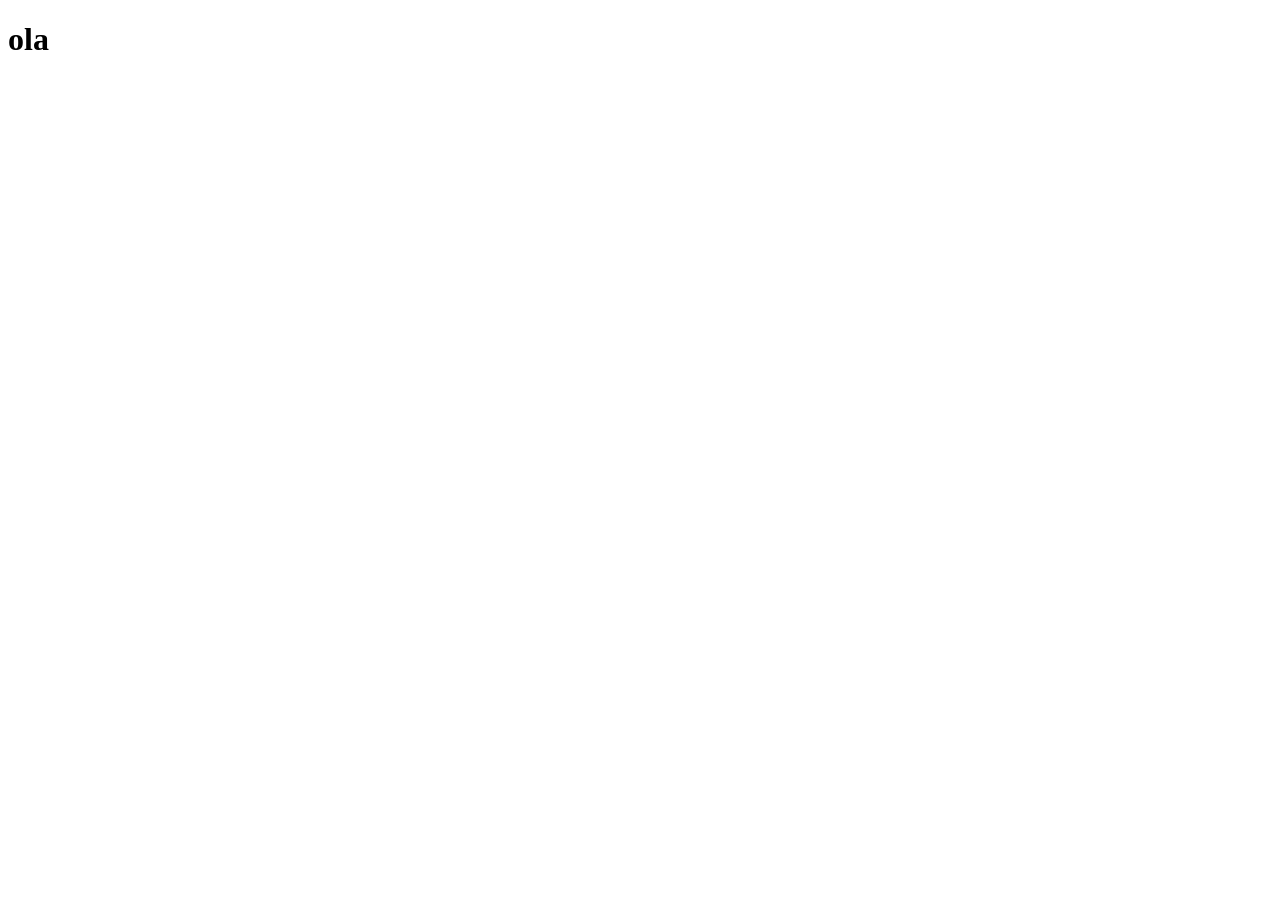
==== index.html @ f9c8c0fd "index" ====
<!doctype html>
<html lang="en">
  <head>
    <meta charset="UTF-8" />
    <meta name="viewport" content="width=device-width, initial-scale=1.0" />
    <title>ola</title>
  </head>
  <body>
    <h1>ola</h1>
  </body>
</html>
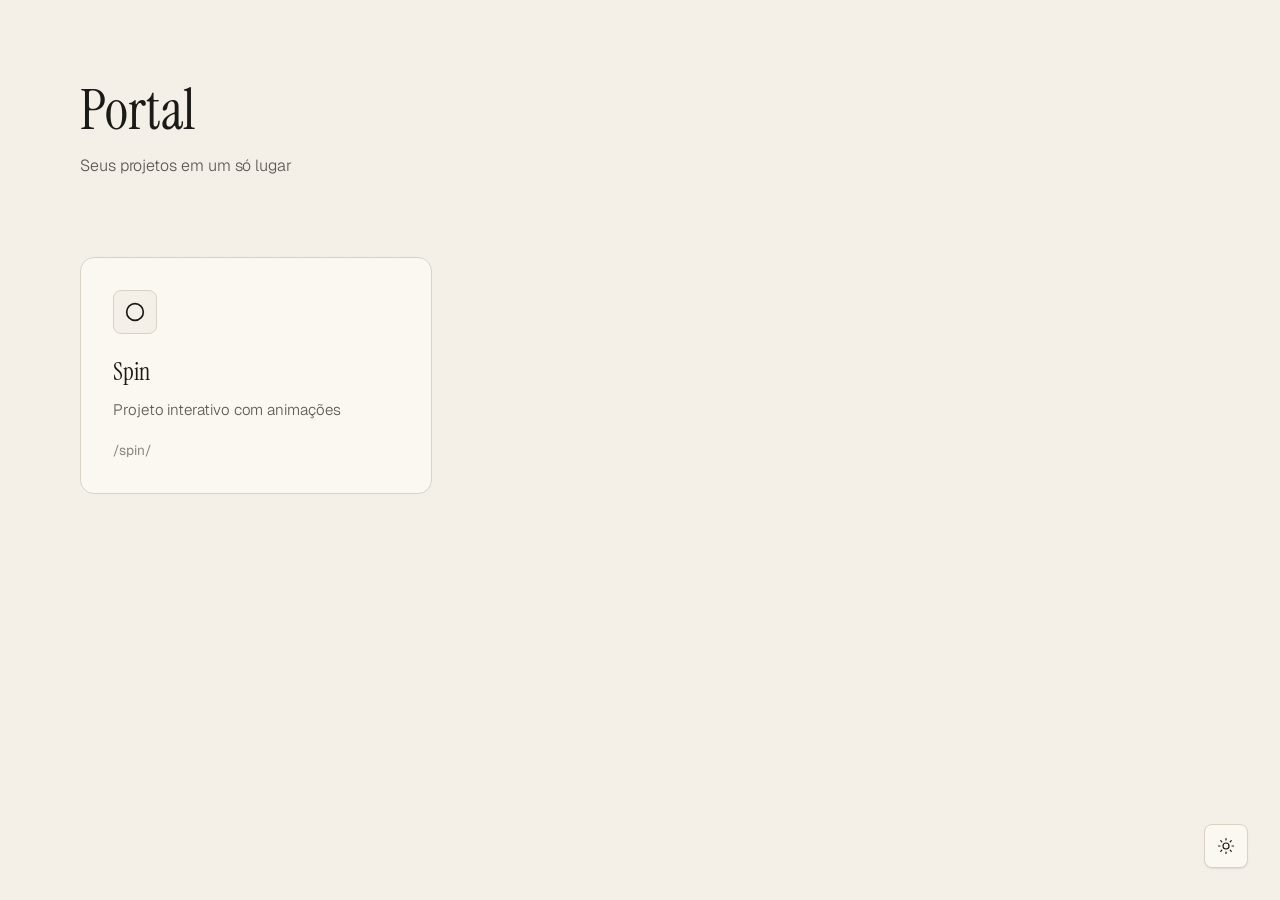
==== commit a7e5e053: "movendo arquivos" ====
--- a/index.html
+++ b/index.html
@@ -1,11 +1,31 @@
-<!doctype html>
-<html lang="en">
-  <head>
-    <meta charset="UTF-8" />
-    <meta name="viewport" content="width=device-width, initial-scale=1.0" />
-    <title>ola</title>
-  </head>
-  <body>
-    <h1>ola</h1>
-  </body>
+<!DOCTYPE html>
+<html lang="pt-BR">
+<head>
+    <meta charset="UTF-8">
+    <meta name="viewport" content="width=device-width, initial-scale=1.0">
+    <title>Portal</title>
+    <link rel="preconnect" href="https://fonts.googleapis.com" />
+    <link rel="preconnect" href="https://fonts.gstatic.com" crossorigin />
+    <link rel="stylesheet" href="https://fonts.googleapis.com/css2?family=Instrument+Serif:ital@0;1&family=Geist:wght@300;400;500;600&display=swap" />
+    <link rel="stylesheet" href="./styles.css">
+</head>
+<body data-theme="light">
+    <div class="wrapper">
+        <header class="header">
+            <h1 class="header-title">Portal</h1>
+            <p class="header-sub">Seus projetos em um só lugar</p>
+        </header>
+
+        <main class="projects-grid" id="projectsGrid">
+            <!-- Cards serão inseridos aqui dinamicamente -->
+        </main>
+    </div>
+
+    <button class="theme-toggle" id="themeToggle" aria-label="Alternar tema">
+        <svg class="ic-sun" viewBox="0 0 24 24" width="18" height="18" fill="none" stroke="currentColor" stroke-width="1.6" stroke-linecap="round"><circle cx="12" cy="12" r="4"/><path d="M12 2v2M12 20v2M4.93 4.93l1.41 1.41M17.66 17.66l1.41 1.41M2 12h2M20 12h2M4.93 19.07l1.41-1.41M17.66 6.34l1.41-1.41"/></svg>
+        <svg class="ic-moon" viewBox="0 0 24 24" width="18" height="18" fill="none" stroke="currentColor" stroke-width="1.6" stroke-linecap="round" stroke-linejoin="round"><path d="M21 12.8A9 9 0 1 1 11.2 3a7 7 0 0 0 9.8 9.8z"/></svg>
+    </button>
+
+    <script src="./app.js"></script>
+</body>
 </html>
--- a/styles.css
+++ b/styles.css
@@ -0,0 +1,294 @@
+/* ===========================================
+   PORTAL — Página inicial
+   Inspirado em: Spin design system
+   Type: Instrument Serif (display) + Geist (UI)
+   =========================================== */
+
+:root {
+  /* light theme */
+  --bg: #f4efe7;
+  --bg-elev: #fbf8f2;
+  --bg-sunken: #ece6db;
+  --ink: #1c1a17;
+  --ink-soft: #5a5750;
+  --ink-mute: #8a857c;
+  --line: #d9d2c4;
+  --line-soft: #e6e0d3;
+  --accent: #1c1a17;
+  --accent-ink: #fbf8f2;
+
+  --shadow-sm: 0 1px 2px rgba(28,26,23,.06), 0 1px 1px rgba(28,26,23,.04);
+  --shadow-md: 0 4px 14px rgba(28,26,23,.08), 0 1px 3px rgba(28,26,23,.06);
+  --shadow-lg: 0 24px 60px rgba(28,26,23,.18), 0 6px 18px rgba(28,26,23,.08);
+
+  --radius-sm: 8px;
+  --radius-md: 14px;
+
+  --font-display: "Instrument Serif", "Times New Roman", serif;
+  --font-ui: "Geist", -apple-system, BlinkMacSystemFont, system-ui, sans-serif;
+}
+
+[data-theme="dark"] {
+  --bg: #161412;
+  --bg-elev: #1f1c19;
+  --bg-sunken: #100e0c;
+  --ink: #f3ede1;
+  --ink-soft: #b8b1a3;
+  --ink-mute: #7c766c;
+  --line: #2c2823;
+  --line-soft: #221f1c;
+  --accent: #f3ede1;
+  --accent-ink: #161412;
+
+  --shadow-sm: 0 1px 2px rgba(0,0,0,.4);
+  --shadow-md: 0 4px 14px rgba(0,0,0,.5), 0 1px 3px rgba(0,0,0,.3);
+  --shadow-lg: 0 24px 60px rgba(0,0,0,.55), 0 6px 18px rgba(0,0,0,.35);
+}
+
+* { box-sizing: border-box; }
+[hidden] { display: none !important; }
+html, body { margin: 0; padding: 0; }
+html, body { height: 100%; }
+
+body {
+  background: var(--bg);
+  color: var(--ink);
+  font-family: var(--font-ui);
+  font-size: 15px;
+  line-height: 1.45;
+  -webkit-font-smoothing: antialiased;
+  -moz-osx-font-smoothing: grayscale;
+  overflow-x: hidden;
+  letter-spacing: -0.005em;
+}
+
+/* subtle paper grain */
+body::before {
+  content: "";
+  position: fixed;
+  inset: 0;
+  pointer-events: none;
+  z-index: 0;
+  background-image: radial-gradient(rgba(0,0,0,.02) 1px, transparent 1px);
+  background-size: 3px 3px;
+  mix-blend-mode: multiply;
+  opacity: .6;
+}
+[data-theme="dark"] body::before { mix-blend-mode: screen; opacity: .35; }
+
+.wrapper {
+  position: relative;
+  z-index: 1;
+  max-width: 1200px;
+  margin: 0 auto;
+  padding: 80px 40px;
+}
+
+/* HEADER */
+.header {
+  margin-bottom: 80px;
+  animation: fadeIn 0.6s ease-out;
+}
+
+.header-title {
+  font-family: var(--font-display);
+  font-size: 3.5rem;
+  font-weight: 400;
+  margin: 0 0 12px 0;
+  color: var(--ink);
+  line-height: 1.1;
+}
+
+.header-sub {
+  font-size: 1rem;
+  color: var(--ink-soft);
+  margin: 0;
+  font-weight: 300;
+}
+
+/* PROJECTS GRID */
+.projects-grid {
+  display: grid;
+  grid-template-columns: repeat(auto-fill, minmax(320px, 1fr));
+  gap: 32px;
+  animation: fadeIn 0.8s ease-out 0.1s backwards;
+}
+
+/* PROJECT CARD */
+.project-card {
+  display: block;
+  padding: 32px;
+  background: var(--bg-elev);
+  border: 1px solid var(--line);
+  border-radius: var(--radius-md);
+  text-decoration: none;
+  color: inherit;
+  transition: all 0.3s cubic-bezier(0.33, 0.66, 0.66, 1);
+  cursor: pointer;
+  position: relative;
+  overflow: hidden;
+}
+
+.project-card::before {
+  content: "";
+  position: absolute;
+  inset: 0;
+  background: var(--bg-sunken);
+  opacity: 0;
+  transition: opacity 0.3s ease;
+}
+
+.project-card:hover {
+  border-color: var(--ink-soft);
+  box-shadow: var(--shadow-md);
+  transform: translateY(-2px);
+}
+
+.project-card:hover::before {
+  opacity: 0.5;
+}
+
+.card-content {
+  position: relative;
+  z-index: 1;
+}
+
+.card-icon {
+  display: inline-flex;
+  align-items: center;
+  justify-content: center;
+  width: 44px;
+  height: 44px;
+  background: var(--bg);
+  border: 1px solid var(--line);
+  border-radius: var(--radius-sm);
+  margin-bottom: 24px;
+  color: var(--ink);
+  flex-shrink: 0;
+}
+
+.card-icon svg {
+  width: 20px;
+  height: 20px;
+}
+
+.card-title {
+  font-family: var(--font-display);
+  font-size: 1.5rem;
+  font-weight: 400;
+  margin: 0 0 12px 0;
+  color: var(--ink);
+  line-height: 1.2;
+}
+
+.card-description {
+  font-size: 0.95rem;
+  color: var(--ink-soft);
+  margin: 0 0 20px 0;
+  line-height: 1.5;
+  font-weight: 300;
+}
+
+.card-meta {
+  font-size: 0.85rem;
+  color: var(--ink-mute);
+  font-family: var(--font-ui);
+}
+
+/* THEME TOGGLE */
+.theme-toggle {
+  position: fixed;
+  bottom: 32px;
+  right: 32px;
+  width: 44px;
+  height: 44px;
+  border: 1px solid var(--line);
+  border-radius: var(--radius-sm);
+  background: var(--bg-elev);
+  color: var(--ink);
+  display: flex;
+  align-items: center;
+  justify-content: center;
+  cursor: pointer;
+  transition: all 0.3s ease;
+  z-index: 10;
+  padding: 0;
+  box-shadow: var(--shadow-sm);
+}
+
+.theme-toggle:hover {
+  border-color: var(--ink-soft);
+  box-shadow: var(--shadow-md);
+  background: var(--bg);
+}
+
+.theme-toggle svg {
+  position: absolute;
+  transition: opacity 0.3s ease, transform 0.3s ease;
+}
+
+.ic-sun {
+  opacity: 1;
+  transform: scale(1) rotate(0deg);
+}
+
+.ic-moon {
+  opacity: 0;
+  transform: scale(0.8) rotate(-90deg);
+}
+
+[data-theme="dark"] .ic-sun {
+  opacity: 0;
+  transform: scale(0.8) rotate(90deg);
+}
+
+[data-theme="dark"] .ic-moon {
+  opacity: 1;
+  transform: scale(1) rotate(0deg);
+}
+
+/* ANIMATIONS */
+@keyframes fadeIn {
+  from {
+    opacity: 0;
+    transform: translateY(20px);
+  }
+  to {
+    opacity: 1;
+    transform: translateY(0);
+  }
+}
+
+.project-card:nth-child(1) { animation: fadeIn 0.5s ease-out 0.1s backwards; }
+.project-card:nth-child(2) { animation: fadeIn 0.5s ease-out 0.15s backwards; }
+.project-card:nth-child(3) { animation: fadeIn 0.5s ease-out 0.2s backwards; }
+.project-card:nth-child(4) { animation: fadeIn 0.5s ease-out 0.25s backwards; }
+.project-card:nth-child(5) { animation: fadeIn 0.5s ease-out 0.3s backwards; }
+.project-card:nth-child(6) { animation: fadeIn 0.5s ease-out 0.35s backwards; }
+
+/* RESPONSIVE */
+@media (max-width: 768px) {
+  .wrapper {
+    padding: 60px 24px;
+  }
+
+  .header {
+    margin-bottom: 60px;
+  }
+
+  .header-title {
+    font-size: 2.5rem;
+  }
+
+  .projects-grid {
+    grid-template-columns: 1fr;
+    gap: 24px;
+  }
+
+  .theme-toggle {
+    bottom: 24px;
+    right: 24px;
+    width: 40px;
+    height: 40px;
+  }
+}
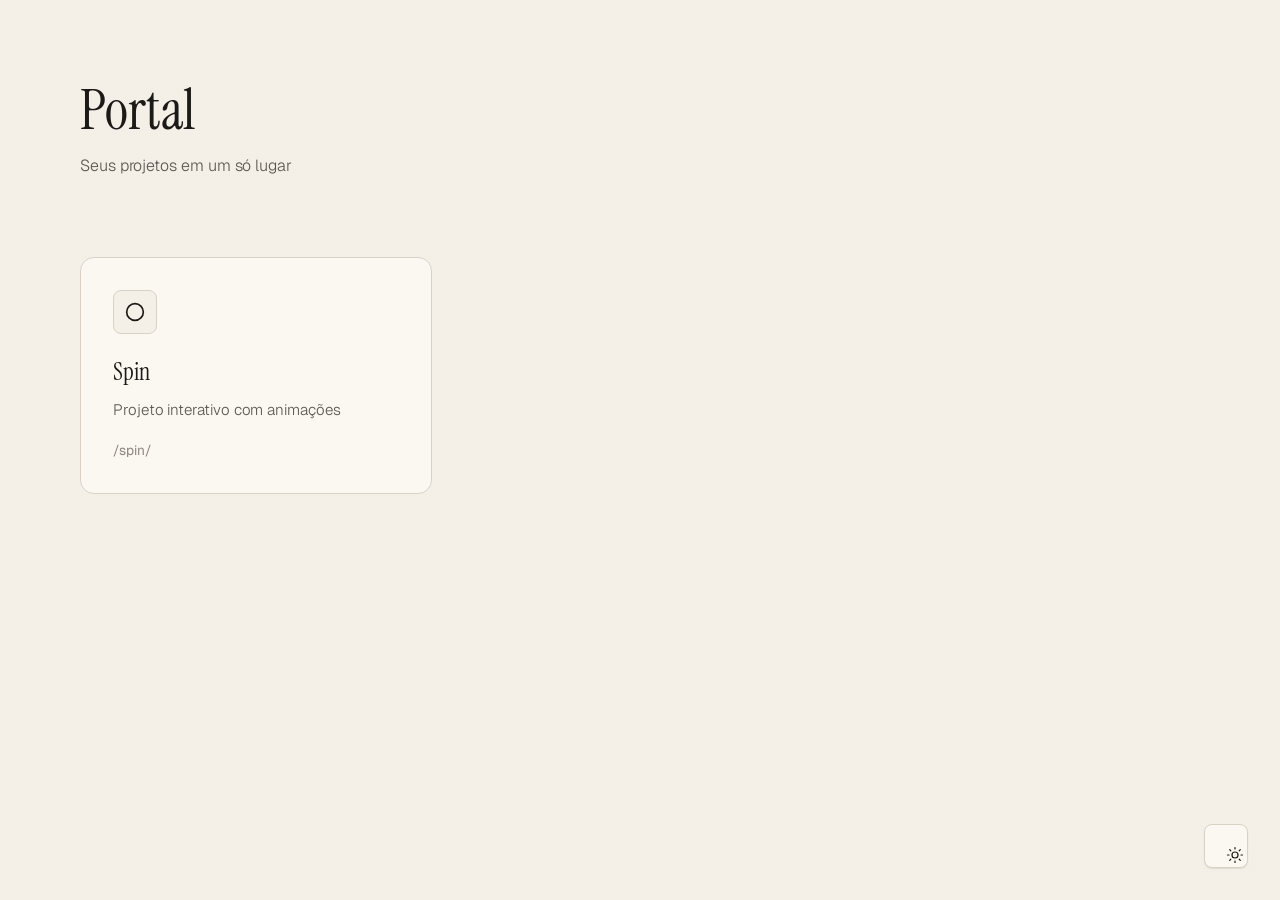
==== commit d46e8405: "Menu temporario e tratamento de rota errada" ====
--- a/index.html
+++ b/index.html
@@ -1,31 +1,31 @@
-<!DOCTYPE html>
+<!doctype html>
 <html lang="pt-BR">
-<head>
-    <meta charset="UTF-8">
-    <meta name="viewport" content="width=device-width, initial-scale=1.0">
+  <head>
+    <meta charset="UTF-8" />
+    <meta name="viewport" content="width=device-width, initial-scale=1.0" />
     <title>Portal</title>
     <link rel="preconnect" href="https://fonts.googleapis.com" />
     <link rel="preconnect" href="https://fonts.gstatic.com" crossorigin />
-    <link rel="stylesheet" href="https://fonts.googleapis.com/css2?family=Instrument+Serif:ital@0;1&family=Geist:wght@300;400;500;600&display=swap" />
-    <link rel="stylesheet" href="./styles.css">
-</head>
-<body data-theme="light">
+    <link
+      rel="stylesheet"
+      href="https://fonts.googleapis.com/css2?family=Instrument+Serif:ital@0;1&family=Geist:wght@300;400;500;600&display=swap"
+    />
+    <link rel="stylesheet" href="./painel_temporario/styles.css" />
+  </head>
+  <body data-theme="light">
     <div class="wrapper">
-        <header class="header">
-            <h1 class="header-title">Portal</h1>
-            <p class="header-sub">Seus projetos em um só lugar</p>
-        </header>
+      <header class="header">
+        <h1 class="header-title">Portal</h1>
+        <p class="header-sub">Seus projetos em um só lugar</p>
+      </header>
 
-        <main class="projects-grid" id="projectsGrid">
-            <!-- Cards serão inseridos aqui dinamicamente -->
-        </main>
+      <main class="projects-grid" id="projectsGrid">
+        <!-- Cards serão inseridos aqui dinamicamente -->
+      </main>
     </div>
 
-    <button class="theme-toggle" id="themeToggle" aria-label="Alternar tema">
-        <svg class="ic-sun" viewBox="0 0 24 24" width="18" height="18" fill="none" stroke="currentColor" stroke-width="1.6" stroke-linecap="round"><circle cx="12" cy="12" r="4"/><path d="M12 2v2M12 20v2M4.93 4.93l1.41 1.41M17.66 17.66l1.41 1.41M2 12h2M20 12h2M4.93 19.07l1.41-1.41M17.66 6.34l1.41-1.41"/></svg>
-        <svg class="ic-moon" viewBox="0 0 24 24" width="18" height="18" fill="none" stroke="currentColor" stroke-width="1.6" stroke-linecap="round" stroke-linejoin="round"><path d="M21 12.8A9 9 0 1 1 11.2 3a7 7 0 0 0 9.8 9.8z"/></svg>
-    </button>
+    <button class="theme-toggle" id="themeToggle" aria-label="Alternar tema"></button>
 
-    <script src="./app.js"></script>
-</body>
+    <script src="./painel_temporario/app.js"></script>
+  </body>
 </html>
--- a/painel_temporario/styles.css
+++ b/painel_temporario/styles.css
@@ -0,0 +1,294 @@
+/* ===========================================
+   PORTAL — Página inicial
+   Inspirado em: Spin design system
+   Type: Instrument Serif (display) + Geist (UI)
+   =========================================== */
+
+:root {
+  /* light theme */
+  --bg: #f4efe7;
+  --bg-elev: #fbf8f2;
+  --bg-sunken: #ece6db;
+  --ink: #1c1a17;
+  --ink-soft: #5a5750;
+  --ink-mute: #8a857c;
+  --line: #d9d2c4;
+  --line-soft: #e6e0d3;
+  --accent: #1c1a17;
+  --accent-ink: #fbf8f2;
+
+  --shadow-sm: 0 1px 2px rgba(28,26,23,.06), 0 1px 1px rgba(28,26,23,.04);
+  --shadow-md: 0 4px 14px rgba(28,26,23,.08), 0 1px 3px rgba(28,26,23,.06);
+  --shadow-lg: 0 24px 60px rgba(28,26,23,.18), 0 6px 18px rgba(28,26,23,.08);
+
+  --radius-sm: 8px;
+  --radius-md: 14px;
+
+  --font-display: "Instrument Serif", "Times New Roman", serif;
+  --font-ui: "Geist", -apple-system, BlinkMacSystemFont, system-ui, sans-serif;
+}
+
+[data-theme="dark"] {
+  --bg: #161412;
+  --bg-elev: #1f1c19;
+  --bg-sunken: #100e0c;
+  --ink: #f3ede1;
+  --ink-soft: #b8b1a3;
+  --ink-mute: #7c766c;
+  --line: #2c2823;
+  --line-soft: #221f1c;
+  --accent: #f3ede1;
+  --accent-ink: #161412;
+
+  --shadow-sm: 0 1px 2px rgba(0,0,0,.4);
+  --shadow-md: 0 4px 14px rgba(0,0,0,.5), 0 1px 3px rgba(0,0,0,.3);
+  --shadow-lg: 0 24px 60px rgba(0,0,0,.55), 0 6px 18px rgba(0,0,0,.35);
+}
+
+* { box-sizing: border-box; }
+[hidden] { display: none !important; }
+html, body { margin: 0; padding: 0; }
+html, body { height: 100%; }
+
+body {
+  background: var(--bg);
+  color: var(--ink);
+  font-family: var(--font-ui);
+  font-size: 15px;
+  line-height: 1.45;
+  -webkit-font-smoothing: antialiased;
+  -moz-osx-font-smoothing: grayscale;
+  overflow-x: hidden;
+  letter-spacing: -0.005em;
+}
+
+/* subtle paper grain */
+body::before {
+  content: "";
+  position: fixed;
+  inset: 0;
+  pointer-events: none;
+  z-index: 0;
+  background-image: radial-gradient(rgba(0,0,0,.02) 1px, transparent 1px);
+  background-size: 3px 3px;
+  mix-blend-mode: multiply;
+  opacity: .6;
+}
+[data-theme="dark"] body::before { mix-blend-mode: screen; opacity: .35; }
+
+.wrapper {
+  position: relative;
+  z-index: 1;
+  max-width: 1200px;
+  margin: 0 auto;
+  padding: 80px 40px;
+}
+
+/* HEADER */
+.header {
+  margin-bottom: 80px;
+  animation: fadeIn 0.6s ease-out;
+}
+
+.header-title {
+  font-family: var(--font-display);
+  font-size: 3.5rem;
+  font-weight: 400;
+  margin: 0 0 12px 0;
+  color: var(--ink);
+  line-height: 1.1;
+}
+
+.header-sub {
+  font-size: 1rem;
+  color: var(--ink-soft);
+  margin: 0;
+  font-weight: 300;
+}
+
+/* PROJECTS GRID */
+.projects-grid {
+  display: grid;
+  grid-template-columns: repeat(auto-fill, minmax(320px, 1fr));
+  gap: 32px;
+  animation: fadeIn 0.8s ease-out 0.1s backwards;
+}
+
+/* PROJECT CARD */
+.project-card {
+  display: block;
+  padding: 32px;
+  background: var(--bg-elev);
+  border: 1px solid var(--line);
+  border-radius: var(--radius-md);
+  text-decoration: none;
+  color: inherit;
+  transition: all 0.3s cubic-bezier(0.33, 0.66, 0.66, 1);
+  cursor: pointer;
+  position: relative;
+  overflow: hidden;
+}
+
+.project-card::before {
+  content: "";
+  position: absolute;
+  inset: 0;
+  background: var(--bg-sunken);
+  opacity: 0;
+  transition: opacity 0.3s ease;
+}
+
+.project-card:hover {
+  border-color: var(--ink-soft);
+  box-shadow: var(--shadow-md);
+  transform: translateY(-2px);
+}
+
+.project-card:hover::before {
+  opacity: 0.5;
+}
+
+.card-content {
+  position: relative;
+  z-index: 1;
+}
+
+.card-icon {
+  display: inline-flex;
+  align-items: center;
+  justify-content: center;
+  width: 44px;
+  height: 44px;
+  background: var(--bg);
+  border: 1px solid var(--line);
+  border-radius: var(--radius-sm);
+  margin-bottom: 24px;
+  color: var(--ink);
+  flex-shrink: 0;
+}
+
+.card-icon svg {
+  width: 20px;
+  height: 20px;
+}
+
+.card-title {
+  font-family: var(--font-display);
+  font-size: 1.5rem;
+  font-weight: 400;
+  margin: 0 0 12px 0;
+  color: var(--ink);
+  line-height: 1.2;
+}
+
+.card-description {
+  font-size: 0.95rem;
+  color: var(--ink-soft);
+  margin: 0 0 20px 0;
+  line-height: 1.5;
+  font-weight: 300;
+}
+
+.card-meta {
+  font-size: 0.85rem;
+  color: var(--ink-mute);
+  font-family: var(--font-ui);
+}
+
+/* THEME TOGGLE */
+.theme-toggle {
+  position: fixed;
+  bottom: 32px;
+  right: 32px;
+  width: 44px;
+  height: 44px;
+  border: 1px solid var(--line);
+  border-radius: var(--radius-sm);
+  background: var(--bg-elev);
+  color: var(--ink);
+  display: flex;
+  align-items: center;
+  justify-content: center;
+  cursor: pointer;
+  transition: all 0.3s ease;
+  z-index: 10;
+  padding: 0;
+  box-shadow: var(--shadow-sm);
+}
+
+.theme-toggle:hover {
+  border-color: var(--ink-soft);
+  box-shadow: var(--shadow-md);
+  background: var(--bg);
+}
+
+.theme-toggle svg {
+  position: absolute;
+  transition: opacity 0.3s ease, transform 0.3s ease;
+}
+
+.ic-sun {
+  opacity: 1;
+  transform: scale(1) rotate(0deg);
+}
+
+.ic-moon {
+  opacity: 0;
+  transform: scale(0.8) rotate(-90deg);
+}
+
+[data-theme="dark"] .ic-sun {
+  opacity: 0;
+  transform: scale(0.8) rotate(90deg);
+}
+
+[data-theme="dark"] .ic-moon {
+  opacity: 1;
+  transform: scale(1) rotate(0deg);
+}
+
+/* ANIMATIONS */
+@keyframes fadeIn {
+  from {
+    opacity: 0;
+    transform: translateY(20px);
+  }
+  to {
+    opacity: 1;
+    transform: translateY(0);
+  }
+}
+
+.project-card:nth-child(1) { animation: fadeIn 0.5s ease-out 0.1s backwards; }
+.project-card:nth-child(2) { animation: fadeIn 0.5s ease-out 0.15s backwards; }
+.project-card:nth-child(3) { animation: fadeIn 0.5s ease-out 0.2s backwards; }
+.project-card:nth-child(4) { animation: fadeIn 0.5s ease-out 0.25s backwards; }
+.project-card:nth-child(5) { animation: fadeIn 0.5s ease-out 0.3s backwards; }
+.project-card:nth-child(6) { animation: fadeIn 0.5s ease-out 0.35s backwards; }
+
+/* RESPONSIVE */
+@media (max-width: 768px) {
+  .wrapper {
+    padding: 60px 24px;
+  }
+
+  .header {
+    margin-bottom: 60px;
+  }
+
+  .header-title {
+    font-size: 2.5rem;
+  }
+
+  .projects-grid {
+    grid-template-columns: 1fr;
+    gap: 24px;
+  }
+
+  .theme-toggle {
+    bottom: 24px;
+    right: 24px;
+    width: 40px;
+    height: 40px;
+  }
+}
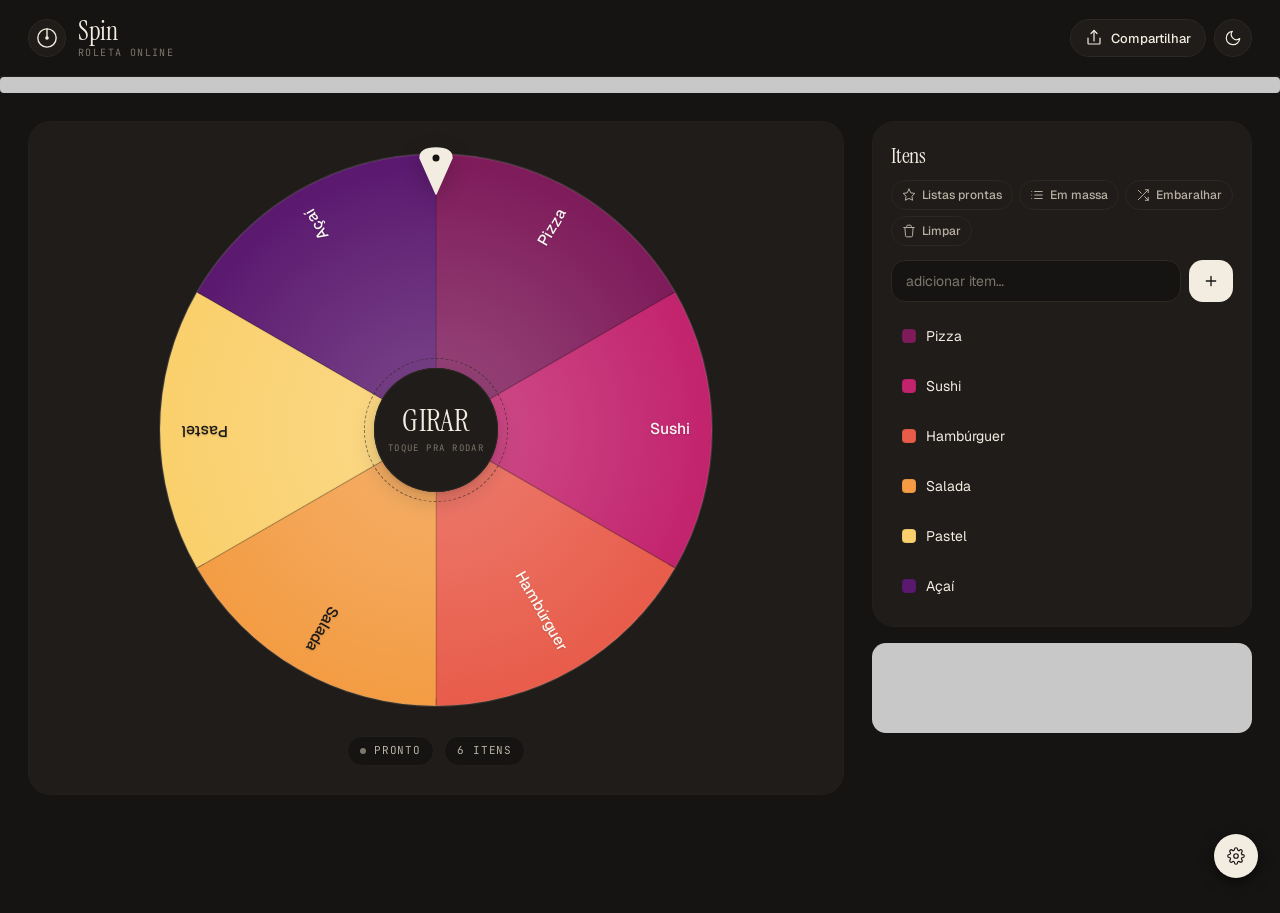
==== commit a8511fbd: "Reestruturacao de pastas" ====
--- a/index.html
+++ b/index.html
@@ -1,31 +1,624 @@
 <!doctype html>
-<html lang="pt-BR">
+<html lang="pt-br">
   <head>
-    <meta charset="UTF-8" />
-    <meta name="viewport" content="width=device-width, initial-scale=1.0" />
-    <title>Portal</title>
+    <meta charset="utf-8" />
+    <meta
+      name="viewport"
+      content="width=device-width, initial-scale=1, viewport-fit=cover"
+    />
+    <title>Spin — Roleta Online Grátis e Personalizável | Sorteador</title>
+
+    <!-- SEO -->
+    <meta
+      name="description"
+      content="Roleta online grátis para sortear qualquer coisa. Adicione seus itens, personalize as cores e gire! Ideal para jogos, decisões e sorteios em grupo."
+    />
+    <meta
+      name="keywords"
+      content="roleta online, roleta grátis, sorteador online, roda da sorte online, roleta personalizável, sortear itens, girar roleta, sorteio online"
+    />
+    <meta name="robots" content="index, follow" />
+    <meta name="author" content="Spin" />
+    <link
+      rel="canonical"
+      href="https://nikk7007.github.io/portal/public/spin/"
+    />
+
+    <!-- Open Graph -->
+    <meta property="og:type" content="website" />
+    <meta
+      property="og:title"
+      content="Spin — Roleta Online Grátis e Personalizável"
+    />
+    <meta
+      property="og:description"
+      content="Roleta online grátis para sortear qualquer coisa. Adicione seus itens, personalize as cores e gire!"
+    />
+    <meta
+      property="og:url"
+      content="https://nikk7007.github.io/portal/public/spin/"
+    />
+    <meta property="og:locale" content="pt_BR" />
+    <meta property="og:site_name" content="Spin" />
+
+    <!-- Twitter Card -->
+    <meta name="twitter:card" content="summary" />
+    <meta
+      name="twitter:title"
+      content="Spin — Roleta Online Grátis e Personalizável"
+    />
+    <meta
+      name="twitter:description"
+      content="Roleta online grátis para sortear qualquer coisa. Personalize e gire!"
+    />
+
+    <!-- Structured Data -->
+    <script type="application/ld+json">
+      {
+        "@context": "https://schema.org",
+        "@type": "WebApplication",
+        "name": "Spin — Roleta Dinâmica",
+        "description": "Roleta online grátis para sortear qualquer coisa. Adicione seus itens, personalize as cores e gire!",
+        "url": "https://nikk7007.github.io/portal/public/spin/",
+        "applicationCategory": "UtilityApplication",
+        "operatingSystem": "Web",
+        "inLanguage": "pt-BR",
+        "isAccessibleForFree": true,
+        "offers": {
+          "@type": "Offer",
+          "price": "0",
+          "priceCurrency": "BRL"
+        },
+        "featureList": [
+          "Adicionar itens personalizados",
+          "Paletas de cores",
+          "Histórico de sorteios",
+          "Compartilhar via link",
+          "Listas prontas"
+        ]
+      }
+    </script>
+
     <link rel="preconnect" href="https://fonts.googleapis.com" />
     <link rel="preconnect" href="https://fonts.gstatic.com" crossorigin />
     <link
       rel="stylesheet"
-      href="https://fonts.googleapis.com/css2?family=Instrument+Serif:ital@0;1&family=Geist:wght@300;400;500;600&display=swap"
-    />
-    <link rel="stylesheet" href="./painel_temporario/styles.css" />
+      href="https://fonts.googleapis.com/css2?family=Instrument+Serif:ital@0;1&family=Geist:wght@300;400;500;600;700&family=JetBrains+Mono:wght@400;500&display=swap"
+    />
+    <link rel="stylesheet" href="css/style.css" />
+    <!-- Google AdSense — substituir ca-pub-XXXXXXXXXXXXXXXXX pelo seu publisher ID -->
+    <script
+      async
+      src="https://pagead2.googlesyndication.com/pagead/js/adsbygoogle.js?client=ca-pub-XXXXXXXXXXXXXXXXX"
+      crossorigin="anonymous"
+    ></script>
   </head>
-  <body data-theme="light">
-    <div class="wrapper">
-      <header class="header">
-        <h1 class="header-title">Portal</h1>
-        <p class="header-sub">Seus projetos em um só lugar</p>
+  <body data-theme="light" data-palette="ember">
+    <header class="topbar">
+      <div class="brand">
+        <span class="brand-mark" aria-hidden="true">
+          <svg viewBox="0 0 24 24" width="22" height="22">
+            <circle
+              cx="12"
+              cy="12"
+              r="10"
+              fill="none"
+              stroke="currentColor"
+              stroke-width="1.5"
+            />
+            <circle cx="12" cy="12" r="2" fill="currentColor" />
+            <path
+              d="M12 2 L12 12"
+              stroke="currentColor"
+              stroke-width="1.5"
+              stroke-linecap="round"
+            />
+          </svg>
+        </span>
+        <div class="brand-text">
+          <span class="brand-name">Spin</span>
+          <span class="brand-sub">roleta online</span>
+        </div>
+      </div>
+
+      <div class="topbar-actions">
+        <button
+          class="icon-btn"
+          id="btn-share"
+          title="Compartilhar (link)"
+          aria-label="Compartilhar"
+        >
+          <svg
+            viewBox="0 0 24 24"
+            width="18"
+            height="18"
+            fill="none"
+            stroke="currentColor"
+            stroke-width="1.6"
+            stroke-linecap="round"
+            stroke-linejoin="round"
+          >
+            <path d="M4 12v7a1 1 0 0 0 1 1h14a1 1 0 0 0 1-1v-7" />
+            <path d="M16 6l-4-4-4 4" />
+            <path d="M12 2v14" />
+          </svg>
+          <span>Compartilhar</span>
+        </button>
+        <button
+          class="icon-btn icon-only"
+          id="btn-theme"
+          title="Alternar tema"
+          aria-label="Alternar tema"
+        >
+          <svg
+            class="ic-sun"
+            viewBox="0 0 24 24"
+            width="18"
+            height="18"
+            fill="none"
+            stroke="currentColor"
+            stroke-width="1.6"
+            stroke-linecap="round"
+          >
+            <circle cx="12" cy="12" r="4" />
+            <path
+              d="M12 2v2M12 20v2M4.93 4.93l1.41 1.41M17.66 17.66l1.41 1.41M2 12h2M20 12h2M4.93 19.07l1.41-1.41M17.66 6.34l1.41-1.41"
+            />
+          </svg>
+          <svg
+            class="ic-moon"
+            viewBox="0 0 24 24"
+            width="18"
+            height="18"
+            fill="none"
+            stroke="currentColor"
+            stroke-width="1.6"
+            stroke-linecap="round"
+            stroke-linejoin="round"
+          >
+            <path d="M21 12.8A9 9 0 1 1 11.2 3a7 7 0 0 0 9.8 9.8z" />
+          </svg>
+        </button>
+      </div>
+    </header>
+
+    <!-- Ad: banner horizontal -->
+    <div class="ad-unit ad-unit--banner">
+      <ins
+        class="adsbygoogle"
+        style="display: block"
+        data-ad-client="ca-pub-XXXXXXXXXXXXXXXXX"
+        data-ad-slot="1111111111"
+        data-ad-format="auto"
+        data-full-width-responsive="true"
+      ></ins>
+      <script>
+        (adsbygoogle = window.adsbygoogle || []).push({});
+      </script>
+    </div>
+
+    <main class="layout">
+      <!-- WHEEL STAGE -->
+      <section class="stage" aria-label="Roleta">
+        <div class="stage-inner">
+          <div class="pointer" id="pointer" aria-hidden="true">
+            <svg viewBox="0 0 40 56" width="40" height="56">
+              <path
+                d="M20 50 L4 14 Q4 4 20 4 Q36 4 36 14 Z"
+                fill="var(--pointer-fill)"
+                stroke="var(--pointer-stroke)"
+                stroke-width="1.5"
+                stroke-linejoin="round"
+              />
+              <circle cx="20" cy="14" r="3.5" fill="var(--bg)" />
+            </svg>
+          </div>
+
+          <div class="wheel-wrap">
+            <canvas
+              id="wheel"
+              width="900"
+              height="900"
+              aria-label="Roleta com itens"
+            ></canvas>
+            <button class="spin-hub" id="btn-spin" aria-label="Girar roleta">
+              <span class="spin-hub-inner">
+                <span class="spin-hub-label">GIRAR</span>
+                <span class="spin-hub-sub" id="spin-sub">toque pra rodar</span>
+              </span>
+            </button>
+          </div>
+
+          <div class="stage-status">
+            <span class="status-pill" id="status-pill">
+              <span class="dot"></span>
+              <span id="status-text">pronto</span>
+            </span>
+            <span class="count-pill" id="count-pill">0 itens</span>
+          </div>
+        </div>
+      </section>
+
+      <!-- SIDEBAR -->
+      <aside class="sidebar">
+        <div class="panel">
+          <header class="panel-head">
+            <h2>Itens</h2>
+            <div class="panel-actions">
+              <button
+                class="ghost-btn"
+                id="btn-presets"
+                title="Escolher lista pronta"
+              >
+                <svg
+                  viewBox="0 0 24 24"
+                  width="14"
+                  height="14"
+                  fill="none"
+                  stroke="currentColor"
+                  stroke-width="1.7"
+                  stroke-linecap="round"
+                  stroke-linejoin="round"
+                >
+                  <path
+                    d="M12 2l3.09 6.26L22 9.27l-5 4.87 1.18 6.88L12 17.77l-6.18 3.25L7 14.14 2 9.27l6.91-1.01L12 2z"
+                  />
+                </svg>
+                Listas prontas
+              </button>
+              <button
+                class="ghost-btn"
+                id="btn-bulk"
+                title="Adicionar vários itens de uma vez"
+              >
+                <svg
+                  viewBox="0 0 24 24"
+                  width="14"
+                  height="14"
+                  fill="none"
+                  stroke="currentColor"
+                  stroke-width="1.7"
+                  stroke-linecap="round"
+                  stroke-linejoin="round"
+                >
+                  <path d="M8 6h13" />
+                  <path d="M8 12h13" />
+                  <path d="M8 18h13" />
+                  <path d="M3 6h.01" />
+                  <path d="M3 12h.01" />
+                  <path d="M3 18h.01" />
+                </svg>
+                Em massa
+              </button>
+              <button
+                class="ghost-btn"
+                id="btn-shuffle"
+                title="Embaralhar ordem"
+              >
+                <svg
+                  viewBox="0 0 24 24"
+                  width="14"
+                  height="14"
+                  fill="none"
+                  stroke="currentColor"
+                  stroke-width="1.7"
+                  stroke-linecap="round"
+                  stroke-linejoin="round"
+                >
+                  <path d="M16 3h5v5" />
+                  <path d="M4 20L21 3" />
+                  <path d="M21 16v5h-5" />
+                  <path d="M15 15l6 6" />
+                  <path d="M4 4l5 5" />
+                </svg>
+                Embaralhar
+              </button>
+              <button
+                class="ghost-btn ghost-btn--danger"
+                id="btn-clear"
+                title="Limpar todos"
+              >
+                <svg
+                  viewBox="0 0 24 24"
+                  width="14"
+                  height="14"
+                  fill="none"
+                  stroke="currentColor"
+                  stroke-width="1.7"
+                  stroke-linecap="round"
+                  stroke-linejoin="round"
+                >
+                  <path d="M3 6h18" />
+                  <path d="M8 6V4a2 2 0 0 1 2-2h4a2 2 0 0 1 2 2v2" />
+                  <path d="M19 6l-1 14a2 2 0 0 1-2 2H8a2 2 0 0 1-2-2L5 6" />
+                </svg>
+                Limpar
+              </button>
+            </div>
+          </header>
+
+          <form class="add-row" id="add-form" autocomplete="off">
+            <input
+              type="text"
+              id="add-input"
+              placeholder="adicionar item…"
+              maxlength="40"
+            />
+            <button type="submit" class="primary-btn" aria-label="Adicionar">
+              <svg
+                viewBox="0 0 24 24"
+                width="16"
+                height="16"
+                fill="none"
+                stroke="currentColor"
+                stroke-width="2"
+                stroke-linecap="round"
+              >
+                <path d="M12 5v14M5 12h14" />
+              </svg>
+            </button>
+          </form>
+
+          <ul class="item-list" id="item-list" aria-label="Lista de itens"></ul>
+
+          <div class="empty-state" id="empty-state" hidden>
+            <div class="empty-art" aria-hidden="true">
+              <svg
+                viewBox="0 0 64 64"
+                width="56"
+                height="56"
+                fill="none"
+                stroke="currentColor"
+                stroke-width="1.2"
+              >
+                <circle cx="32" cy="32" r="22" />
+                <path
+                  d="M32 10v44M10 32h44M16 16l32 32M48 16L16 48"
+                  stroke-dasharray="2 4"
+                />
+              </svg>
+            </div>
+            <p>Adicione alguns itens pra começar.</p>
+            <button class="link-btn" id="btn-demo">
+              escolher lista pronta
+            </button>
+          </div>
+        </div>
+
+        <!-- Ad: sidebar entre painéis -->
+        <div class="ad-unit ad-unit--sidebar">
+          <ins
+            class="adsbygoogle"
+            style="display: block"
+            data-ad-client="ca-pub-XXXXXXXXXXXXXXXXX"
+            data-ad-slot="2222222222"
+            data-ad-format="auto"
+            data-full-width-responsive="true"
+          ></ins>
+          <script>
+            (adsbygoogle = window.adsbygoogle || []).push({});
+          </script>
+        </div>
+
+        <div class="panel panel--history" id="history-panel" hidden>
+          <header class="panel-head">
+            <h2>Histórico</h2>
+            <button
+              class="ghost-btn"
+              id="btn-history-clear"
+              title="Limpar histórico"
+            >
+              Limpar
+            </button>
+          </header>
+          <ol class="history-list" id="history-list"></ol>
+        </div>
+      </aside>
+    </main>
+
+    <!-- RESULT MODAL -->
+    <div class="result-overlay" id="result-overlay" hidden>
+      <div
+        class="result-card"
+        role="dialog"
+        aria-modal="true"
+        aria-labelledby="result-name"
+      >
+        <button class="result-close" id="btn-result-close" aria-label="Fechar">
+          <svg
+            viewBox="0 0 24 24"
+            width="16"
+            height="16"
+            fill="none"
+            stroke="currentColor"
+            stroke-width="1.8"
+            stroke-linecap="round"
+          >
+            <path d="M6 6l12 12M18 6L6 18" />
+          </svg>
+        </button>
+        <div class="result-eyebrow">o vencedor é</div>
+        <div class="result-swatch" id="result-swatch"></div>
+        <div class="result-name" id="result-name">—</div>
+        <div class="result-meta" id="result-meta"></div>
+        <div class="result-actions">
+          <button class="primary-btn primary-btn--lg" id="btn-result-again">
+            Girar de novo
+          </button>
+          <button class="ghost-btn" id="btn-result-remove">
+            Remover dos itens
+          </button>
+          <button class="ghost-btn ghost-btn--troll" id="btn-result-disable-troll" hidden>
+            Desativar modo troll
+          </button>
+        </div>
+      </div>
+    </div>
+
+    <!-- PRESETS MODAL -->
+    <div class="presets-overlay" id="presets-overlay" hidden>
+      <div
+        class="presets-card"
+        role="dialog"
+        aria-modal="true"
+        aria-labelledby="presets-title"
+      >
+        <button class="result-close" id="btn-presets-close" aria-label="Fechar">
+          <svg
+            viewBox="0 0 24 24"
+            width="16"
+            height="16"
+            fill="none"
+            stroke="currentColor"
+            stroke-width="1.8"
+            stroke-linecap="round"
+          >
+            <path d="M6 6l12 12M18 6L6 18" />
+          </svg>
+        </button>
+        <div class="result-eyebrow">listas prontas</div>
+        <h2 class="bulk-title" id="presets-title">Escolher lista</h2>
+        <div class="presets-grid" id="presets-grid"></div>
+        <div class="presets-preview" id="presets-preview" hidden>
+          <div class="presets-preview-label" id="presets-preview-label"></div>
+          <div class="presets-preview-items" id="presets-preview-items"></div>
+        </div>
+        <div class="result-actions">
+          <button
+            class="primary-btn primary-btn--lg"
+            id="btn-presets-replace"
+            disabled
+          >
+            Substituir lista
+          </button>
+          <button class="ghost-btn" id="btn-presets-append" disabled>
+            Adicionar aos existentes
+          </button>
+        </div>
+      </div>
+    </div>
+
+    <!-- BULK ADD MODAL -->
+    <div class="bulk-overlay" id="bulk-overlay" hidden>
+      <div
+        class="bulk-card"
+        role="dialog"
+        aria-modal="true"
+        aria-labelledby="bulk-title"
+      >
+        <button class="result-close" id="btn-bulk-close" aria-label="Fechar">
+          <svg
+            viewBox="0 0 24 24"
+            width="16"
+            height="16"
+            fill="none"
+            stroke="currentColor"
+            stroke-width="1.8"
+            stroke-linecap="round"
+          >
+            <path d="M6 6l12 12M18 6L6 18" />
+          </svg>
+        </button>
+        <div class="result-eyebrow">adicionar em massa</div>
+        <h2 class="bulk-title" id="bulk-title">Colar itens</h2>
+        <p class="bulk-hint">Um item por linha, ou separados por vírgula</p>
+        <textarea
+          class="bulk-textarea"
+          id="bulk-input"
+          placeholder="Pizza&#10;Sushi&#10;Hambúrguer, Salada&#10;Pastel"
+          rows="8"
+        ></textarea>
+        <div class="bulk-preview" id="bulk-preview">0 itens encontrados</div>
+        <div class="result-actions">
+          <button
+            class="primary-btn primary-btn--lg"
+            id="btn-bulk-replace"
+            disabled
+          >
+            Substituir lista
+          </button>
+          <button class="ghost-btn" id="btn-bulk-append" disabled>
+            Adicionar aos existentes
+          </button>
+        </div>
+      </div>
+    </div>
+
+    <!-- CONFETTI / TICK CANVAS -->
+    <canvas id="fx" class="fx-canvas" aria-hidden="true"></canvas>
+
+    <!-- TOAST -->
+    <div class="toast" id="toast" hidden></div>
+
+    <!-- TWEAKS FAB + PANEL -->
+    <button class="tweaks-fab" id="tweaks-fab" hidden aria-label="Abrir Tweaks">
+      <svg
+        viewBox="0 0 24 24"
+        width="18"
+        height="18"
+        fill="none"
+        stroke="currentColor"
+        stroke-width="1.6"
+        stroke-linecap="round"
+      >
+        <circle cx="12" cy="12" r="3" />
+        <path
+          d="M19.4 15a1.65 1.65 0 0 0 .33 1.82l.06.06a2 2 0 1 1-2.83 2.83l-.06-.06a1.65 1.65 0 0 0-1.82-.33 1.65 1.65 0 0 0-1 1.51V21a2 2 0 1 1-4 0v-.09A1.65 1.65 0 0 0 9 19.4a1.65 1.65 0 0 0-1.82.33l-.06.06a2 2 0 1 1-2.83-2.83l.06-.06A1.65 1.65 0 0 0 4.6 15a1.65 1.65 0 0 0-1.51-1H3a2 2 0 1 1 0-4h.09A1.65 1.65 0 0 0 4.6 9a1.65 1.65 0 0 0-.33-1.82l-.06-.06a2 2 0 1 1 2.83-2.83l.06.06A1.65 1.65 0 0 0 9 4.6a1.65 1.65 0 0 0 1-1.51V3a2 2 0 1 1 4 0v.09A1.65 1.65 0 0 0 15 4.6a1.65 1.65 0 0 0 1.82-.33l.06-.06a2 2 0 1 1 2.83 2.83l-.06.06A1.65 1.65 0 0 0 19.4 9c.36.95.49 1.99 1.51 1H21a2 2 0 1 1 0 4h-.09a1.65 1.65 0 0 0-1.51 1z"
+        />
+      </svg>
+    </button>
+
+    <aside class="tweaks-panel" id="tweaks-panel" hidden>
+      <header class="tweaks-head">
+        <h3>Configurações</h3>
+        <button
+          class="icon-btn icon-only"
+          id="tweaks-close"
+          aria-label="Fechar"
+        >
+          <svg
+            viewBox="0 0 24 24"
+            width="16"
+            height="16"
+            fill="none"
+            stroke="currentColor"
+            stroke-width="1.8"
+            stroke-linecap="round"
+          >
+            <path d="M6 6l12 12M18 6L6 18" />
+          </svg>
+        </button>
       </header>
-
-      <main class="projects-grid" id="projectsGrid">
-        <!-- Cards serão inseridos aqui dinamicamente -->
-      </main>
-    </div>
-
-    <button class="theme-toggle" id="themeToggle" aria-label="Alternar tema"></button>
-
-    <script src="./painel_temporario/app.js"></script>
+      <div class="tweaks-body" id="tweaks-body"></div>
+    </aside>
+
+    <!-- editable defaults -->
+    <script>
+      window.TWEAK_DEFAULTS = /*EDITMODE-BEGIN*/ {
+        palette: "sunset",
+        pointerStyle: "top",
+        spinPower: 55,
+        sound: true,
+        confetti: true,
+        showHistory: true,
+        wheelStyle: "ringed",
+        removeOnWin: false,
+        troll: false,
+      } /*EDITMODE-END*/;
+    </script>
+
+    <script src="js/utils.js"></script>
+    <script src="js/storage.js"></script>
+    <script src="js/state.js"></script>
+    <script src="js/wheel.js"></script>
+    <script src="js/animation.js"></script>
+    <script src="js/fx.js"></script>
+    <script src="js/tweaks.js"></script>
+    <script src="js/items.js"></script>
+    <script src="js/render.js"></script>
+    <script src="js/modals.js"></script>
+    <script src="js/presets.js"></script>
+    <script src="js/troll.js"></script>
+    <script src="js/app.js"></script>
   </body>
 </html>
--- a/css/style.css
+++ b/css/style.css
@@ -0,0 +1,25 @@
+/* style.css — entry point
+   SPIN — Roleta dinâmica
+   Type: Instrument Serif (display) + Geist (UI) + JetBrains Mono (numbers)
+*/
+
+@import "variables.css";
+@import "reset.css";
+@import "animations.css";
+@import "layout.css";
+@import "topbar.css";
+@import "buttons.css";
+@import "stage.css";
+@import "sidebar.css";
+@import "item-list.css";
+@import "empty-state.css";
+@import "history.css";
+@import "modal-result.css";
+@import "modal-presets.css";
+@import "modal-bulk.css";
+@import "locked-state.css";
+@import "effects.css";
+@import "toast.css";
+@import "tweaks.css";
+@import "ads.css";
+@import "responsive.css";
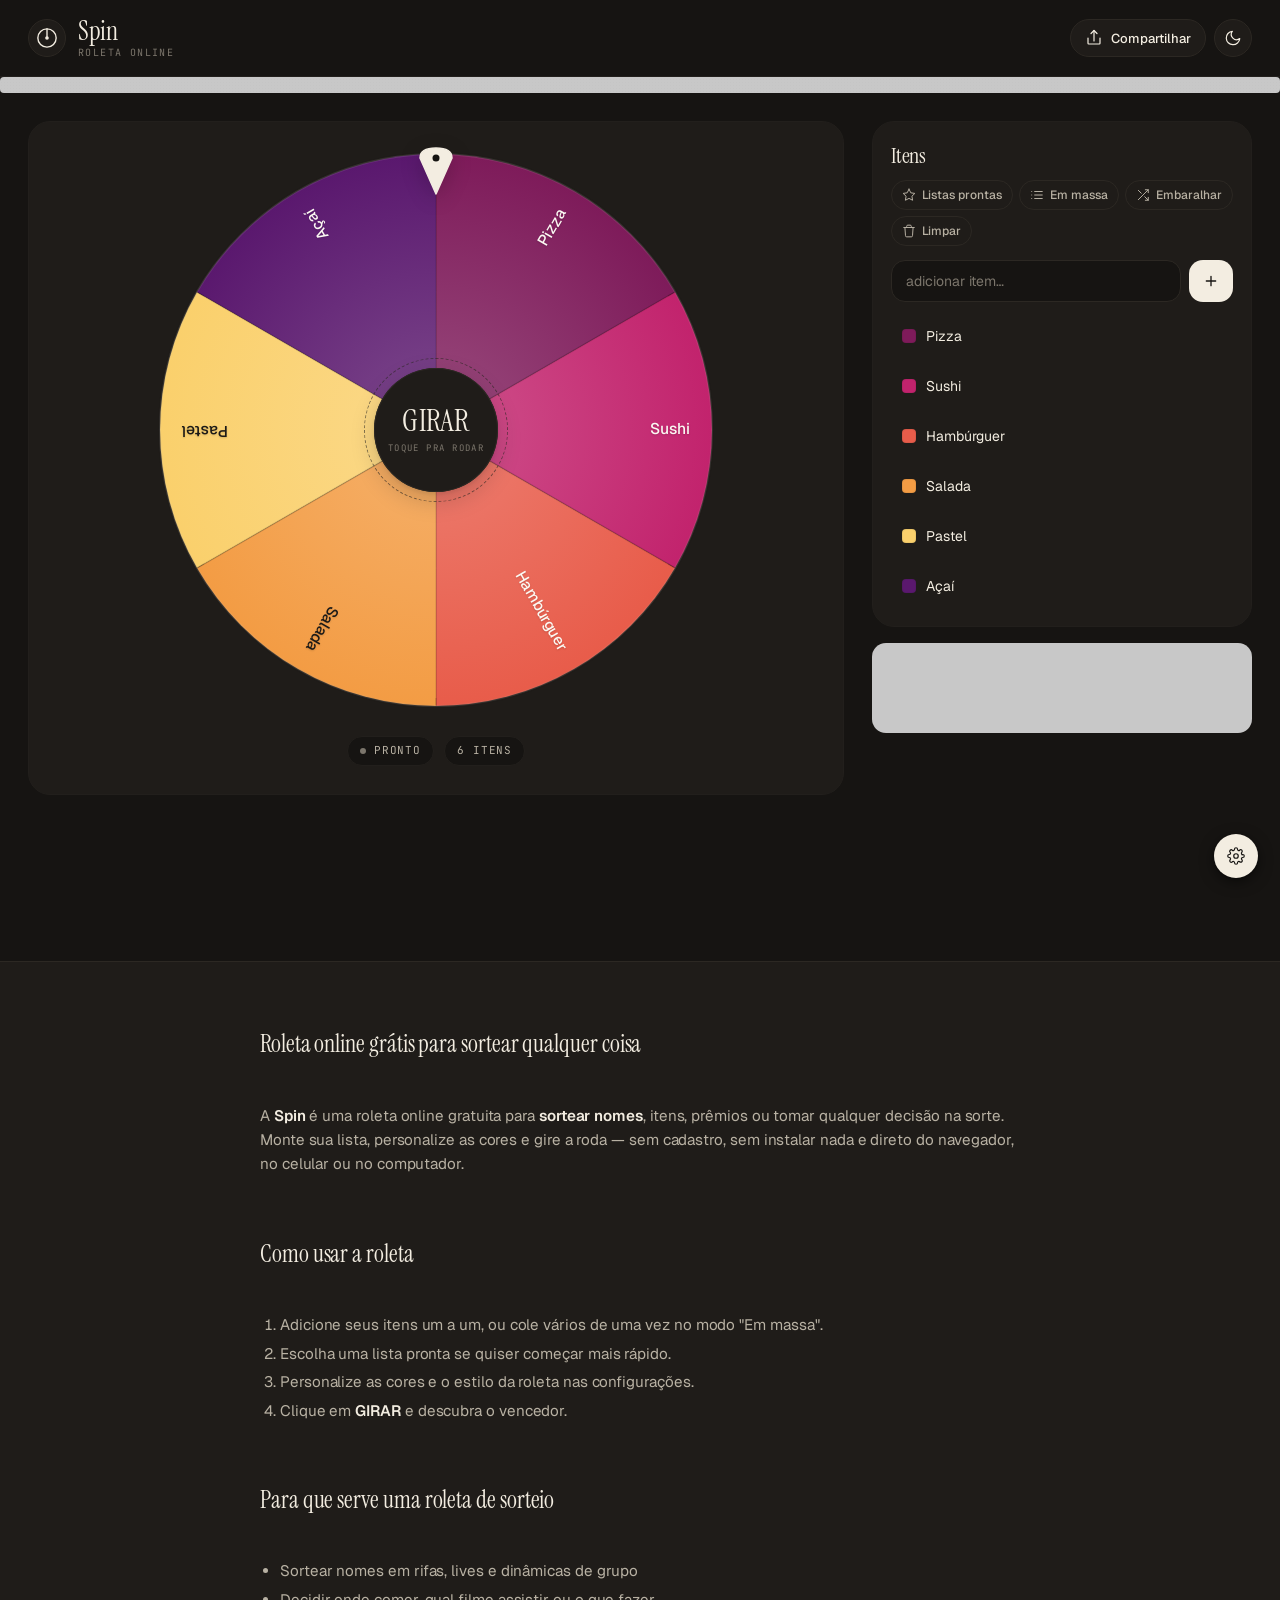
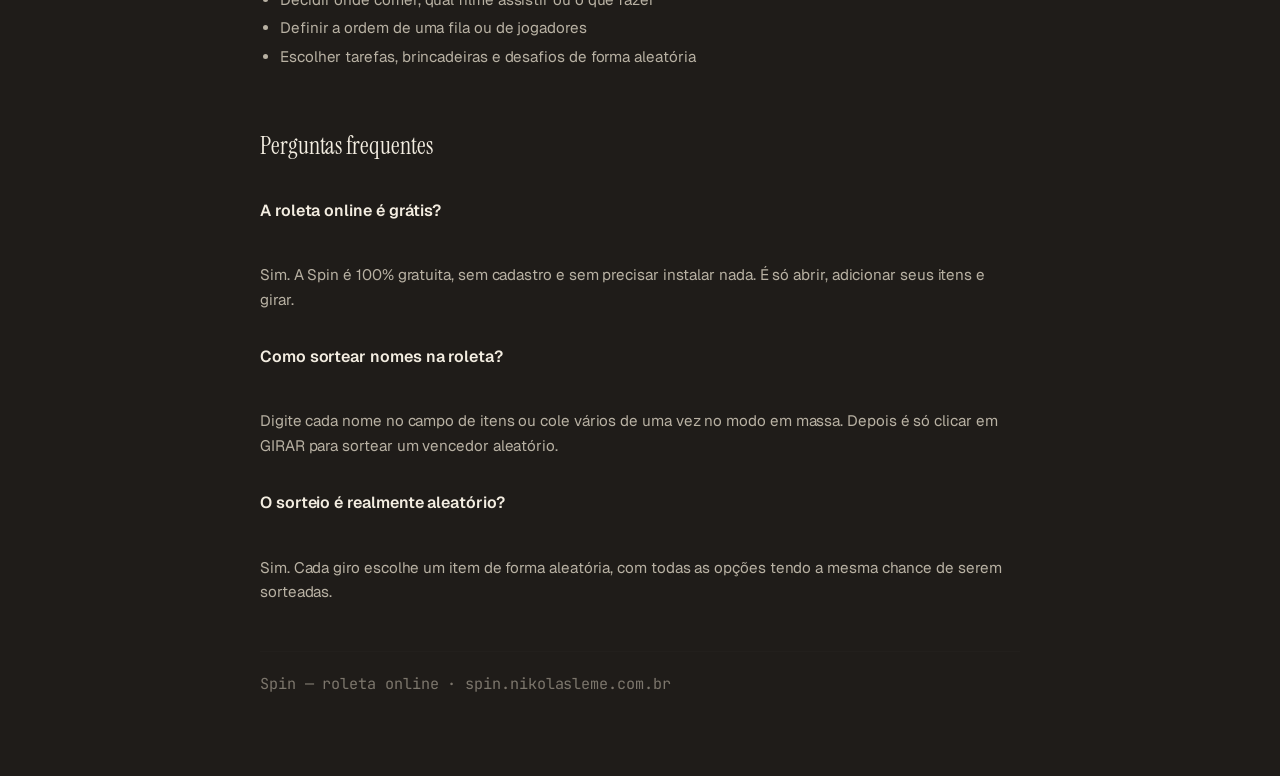
==== commit bd2545cd: "SEO" ====
--- a/index.html
+++ b/index.html
@@ -6,75 +6,115 @@
       name="viewport"
       content="width=device-width, initial-scale=1, viewport-fit=cover"
     />
-    <title>Spin — Roleta Online Grátis e Personalizável | Sorteador</title>
+    <title>Roleta Online Grátis para Sortear Nomes e Itens | Spin</title>
 
     <!-- SEO -->
     <meta
       name="description"
-      content="Roleta online grátis para sortear qualquer coisa. Adicione seus itens, personalize as cores e gire! Ideal para jogos, decisões e sorteios em grupo."
+      content="Roleta online grátis para sortear nomes, itens e tomar decisões. Adicione sua lista, personalize as cores e gire a roda da sorte. Sem cadastro, sem instalar."
     />
     <meta
       name="keywords"
-      content="roleta online, roleta grátis, sorteador online, roda da sorte online, roleta personalizável, sortear itens, girar roleta, sorteio online"
+      content="roleta online, roleta grátis, sorteador online, sortear nomes, roda da sorte online, roleta de nomes, roleta personalizável, sortear itens, girar roleta, sorteio online grátis, roleta de decisão"
     />
-    <meta name="robots" content="index, follow" />
-    <meta name="author" content="Spin" />
-    <link
-      rel="canonical"
-      href="https://nikk7007.github.io/portal/public/spin/"
-    />
+    <meta name="robots" content="index, follow, max-image-preview:large" />
+    <meta name="author" content="Nikolas Leme" />
+    <meta name="theme-color" content="#eee6d8" media="(prefers-color-scheme: light)" />
+    <meta name="theme-color" content="#161412" media="(prefers-color-scheme: dark)" />
+    <link rel="canonical" href="https://spin.nikolasleme.com.br/" />
+
+    <!-- Favicon / PWA -->
+    <link rel="icon" href="/favicon.svg" type="image/svg+xml" />
+    <link rel="apple-touch-icon" href="/favicon.svg" />
+    <link rel="manifest" href="/site.webmanifest" />
 
     <!-- Open Graph -->
     <meta property="og:type" content="website" />
     <meta
       property="og:title"
-      content="Spin — Roleta Online Grátis e Personalizável"
+      content="Roleta Online Grátis para Sortear Nomes e Itens | Spin"
     />
     <meta
       property="og:description"
-      content="Roleta online grátis para sortear qualquer coisa. Adicione seus itens, personalize as cores e gire!"
+      content="Roleta online grátis para sortear nomes, itens e tomar decisões. Adicione sua lista, personalize e gire a roda da sorte. Sem cadastro."
     />
-    <meta
-      property="og:url"
-      content="https://nikk7007.github.io/portal/public/spin/"
-    />
+    <meta property="og:url" content="https://spin.nikolasleme.com.br/" />
+    <meta property="og:image" content="https://spin.nikolasleme.com.br/og-image.png" />
+    <meta property="og:image:width" content="1200" />
+    <meta property="og:image:height" content="630" />
+    <meta property="og:image:alt" content="Spin — roleta online para sortear" />
     <meta property="og:locale" content="pt_BR" />
     <meta property="og:site_name" content="Spin" />
 
     <!-- Twitter Card -->
-    <meta name="twitter:card" content="summary" />
+    <meta name="twitter:card" content="summary_large_image" />
     <meta
       name="twitter:title"
-      content="Spin — Roleta Online Grátis e Personalizável"
+      content="Roleta Online Grátis para Sortear Nomes e Itens | Spin"
     />
     <meta
       name="twitter:description"
-      content="Roleta online grátis para sortear qualquer coisa. Personalize e gire!"
+      content="Roleta online grátis para sortear nomes, itens e tomar decisões. Personalize e gire!"
     />
+    <meta name="twitter:image" content="https://spin.nikolasleme.com.br/og-image.png" />
 
     <!-- Structured Data -->
     <script type="application/ld+json">
       {
         "@context": "https://schema.org",
-        "@type": "WebApplication",
-        "name": "Spin — Roleta Dinâmica",
-        "description": "Roleta online grátis para sortear qualquer coisa. Adicione seus itens, personalize as cores e gire!",
-        "url": "https://nikk7007.github.io/portal/public/spin/",
-        "applicationCategory": "UtilityApplication",
-        "operatingSystem": "Web",
-        "inLanguage": "pt-BR",
-        "isAccessibleForFree": true,
-        "offers": {
-          "@type": "Offer",
-          "price": "0",
-          "priceCurrency": "BRL"
-        },
-        "featureList": [
-          "Adicionar itens personalizados",
-          "Paletas de cores",
-          "Histórico de sorteios",
-          "Compartilhar via link",
-          "Listas prontas"
+        "@graph": [
+          {
+            "@type": "WebApplication",
+            "name": "Spin — Roleta Online",
+            "description": "Roleta online grátis para sortear nomes, itens e tomar decisões. Adicione sua lista, personalize as cores e gire!",
+            "url": "https://spin.nikolasleme.com.br/",
+            "applicationCategory": "UtilityApplication",
+            "operatingSystem": "Web",
+            "browserRequirements": "Requires JavaScript",
+            "inLanguage": "pt-BR",
+            "isAccessibleForFree": true,
+            "offers": {
+              "@type": "Offer",
+              "price": "0",
+              "priceCurrency": "BRL"
+            },
+            "featureList": [
+              "Sortear nomes e itens personalizados",
+              "Paletas de cores",
+              "Histórico de sorteios",
+              "Compartilhar via link",
+              "Listas prontas"
+            ]
+          },
+          {
+            "@type": "FAQPage",
+            "mainEntity": [
+              {
+                "@type": "Question",
+                "name": "A roleta online é grátis?",
+                "acceptedAnswer": {
+                  "@type": "Answer",
+                  "text": "Sim. A Spin é 100% gratuita, sem cadastro e sem precisar instalar nada. É só abrir, adicionar seus itens e girar."
+                }
+              },
+              {
+                "@type": "Question",
+                "name": "Como sortear nomes na roleta?",
+                "acceptedAnswer": {
+                  "@type": "Answer",
+                  "text": "Digite cada nome no campo de itens ou cole vários de uma vez no modo em massa. Depois é só clicar em GIRAR para sortear um vencedor aleatório."
+                }
+              },
+              {
+                "@type": "Question",
+                "name": "O sorteio é realmente aleatório?",
+                "acceptedAnswer": {
+                  "@type": "Answer",
+                  "text": "Sim. Cada giro escolhe um item de forma aleatória, com todas as opções tendo a mesma chance de serem sorteadas."
+                }
+              }
+            ]
+          }
         ]
       }
     </script>
@@ -94,6 +134,9 @@
     ></script>
   </head>
   <body data-theme="light" data-palette="ember">
+    <h1 class="sr-only">
+      Roleta online grátis para sortear nomes, itens e tomar decisões
+    </h1>
     <header class="topbar">
       <div class="brand">
         <span class="brand-mark" aria-hidden="true">
@@ -416,6 +459,64 @@
       </aside>
     </main>
 
+    <!-- SEO CONTENT -->
+    <footer class="seo-content">
+      <div class="seo-inner">
+        <section>
+          <h2>Roleta online grátis para sortear qualquer coisa</h2>
+          <p>
+            A <strong>Spin</strong> é uma roleta online gratuita para
+            <strong>sortear nomes</strong>, itens, prêmios ou tomar qualquer
+            decisão na sorte. Monte sua lista, personalize as cores e gire a
+            roda — sem cadastro, sem instalar nada e direto do navegador, no
+            celular ou no computador.
+          </p>
+        </section>
+
+        <section>
+          <h2>Como usar a roleta</h2>
+          <ol>
+            <li>Adicione seus itens um a um, ou cole vários de uma vez no modo "Em massa".</li>
+            <li>Escolha uma lista pronta se quiser começar mais rápido.</li>
+            <li>Personalize as cores e o estilo da roleta nas configurações.</li>
+            <li>Clique em <strong>GIRAR</strong> e descubra o vencedor.</li>
+          </ol>
+        </section>
+
+        <section>
+          <h2>Para que serve uma roleta de sorteio</h2>
+          <ul>
+            <li>Sortear nomes em rifas, lives e dinâmicas de grupo</li>
+            <li>Decidir onde comer, qual filme assistir ou o que fazer</li>
+            <li>Definir a ordem de uma fila ou de jogadores</li>
+            <li>Escolher tarefas, brincadeiras e desafios de forma aleatória</li>
+          </ul>
+        </section>
+
+        <section>
+          <h2>Perguntas frequentes</h2>
+          <h3>A roleta online é grátis?</h3>
+          <p>
+            Sim. A Spin é 100% gratuita, sem cadastro e sem precisar instalar
+            nada. É só abrir, adicionar seus itens e girar.
+          </p>
+          <h3>Como sortear nomes na roleta?</h3>
+          <p>
+            Digite cada nome no campo de itens ou cole vários de uma vez no
+            modo em massa. Depois é só clicar em GIRAR para sortear um vencedor
+            aleatório.
+          </p>
+          <h3>O sorteio é realmente aleatório?</h3>
+          <p>
+            Sim. Cada giro escolhe um item de forma aleatória, com todas as
+            opções tendo a mesma chance de serem sorteadas.
+          </p>
+        </section>
+
+        <p class="seo-credit">Spin — roleta online · spin.nikolasleme.com.br</p>
+      </div>
+    </footer>
+
     <!-- RESULT MODAL -->
     <div class="result-overlay" id="result-overlay" hidden>
       <div
--- a/css/style.css
+++ b/css/style.css
@@ -22,4 +22,5 @@
 @import "toast.css";
 @import "tweaks.css";
 @import "ads.css";
+@import "seo.css";
 @import "responsive.css";
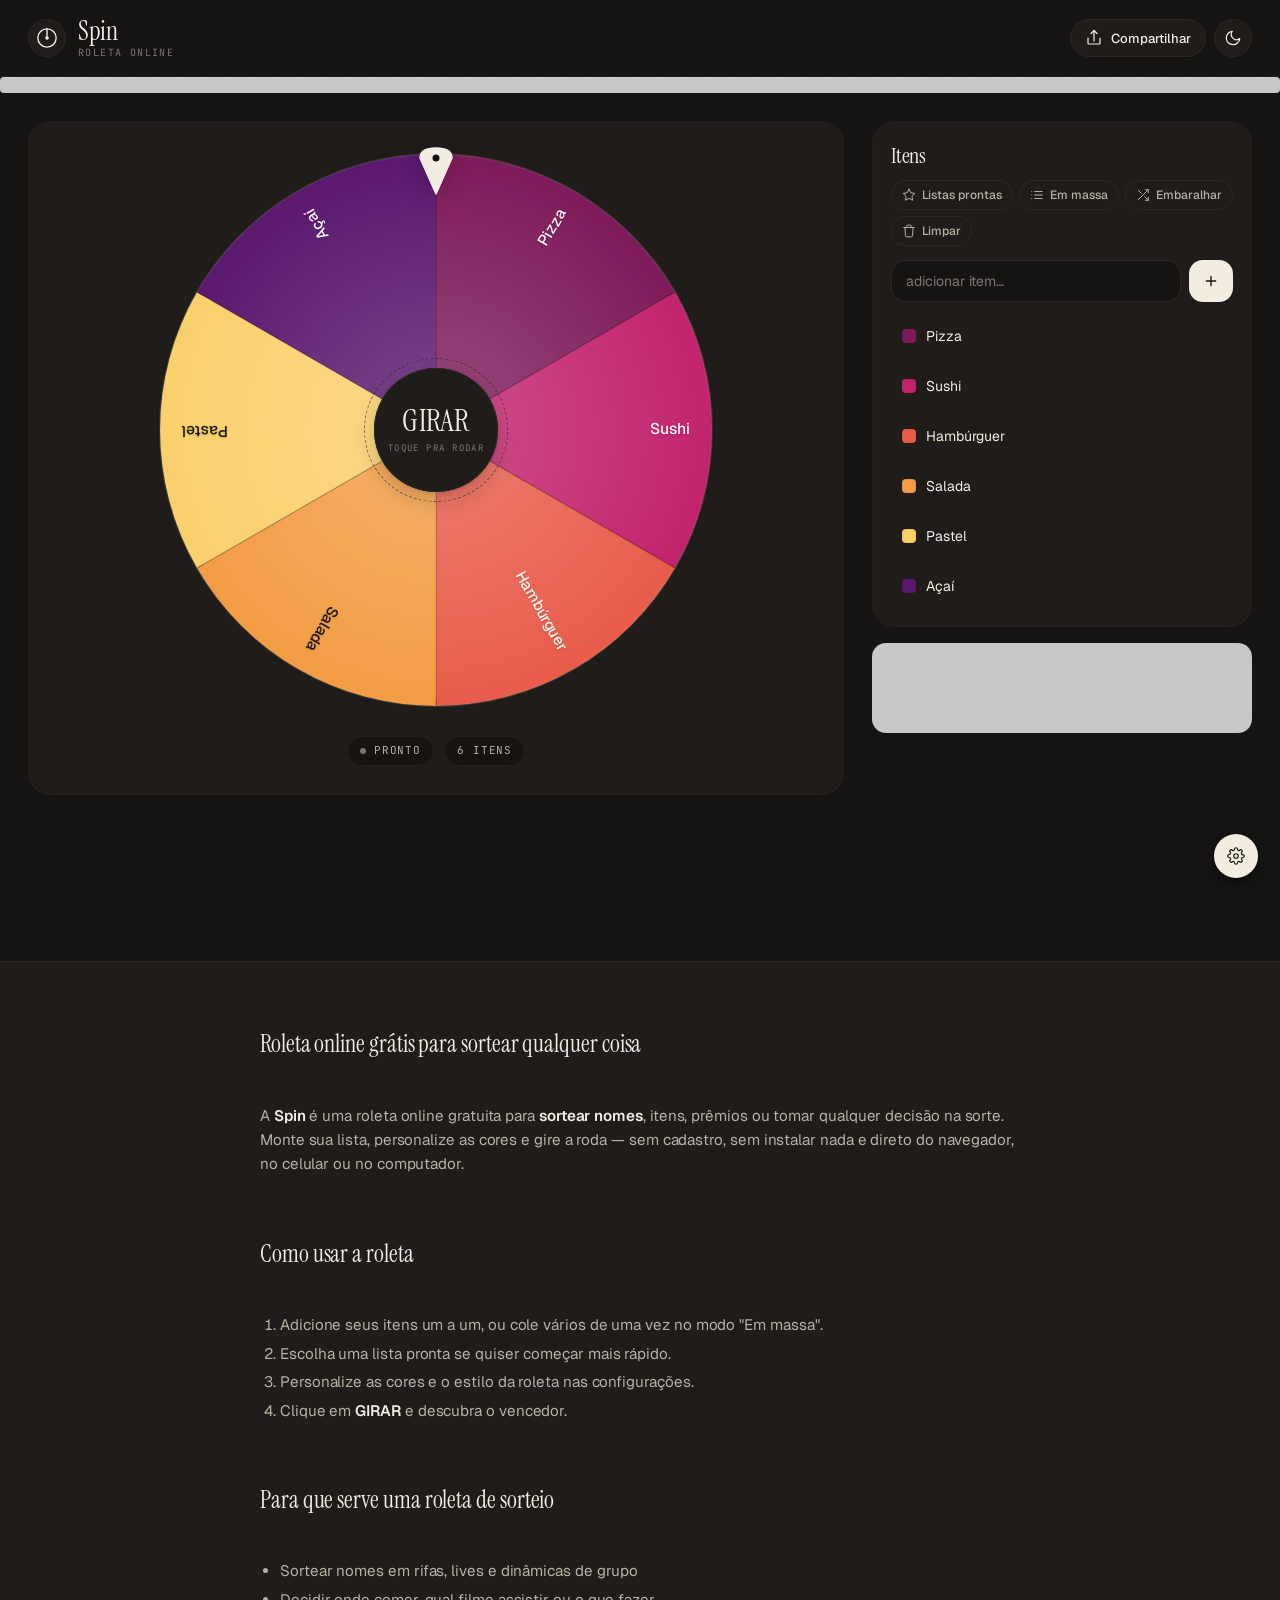
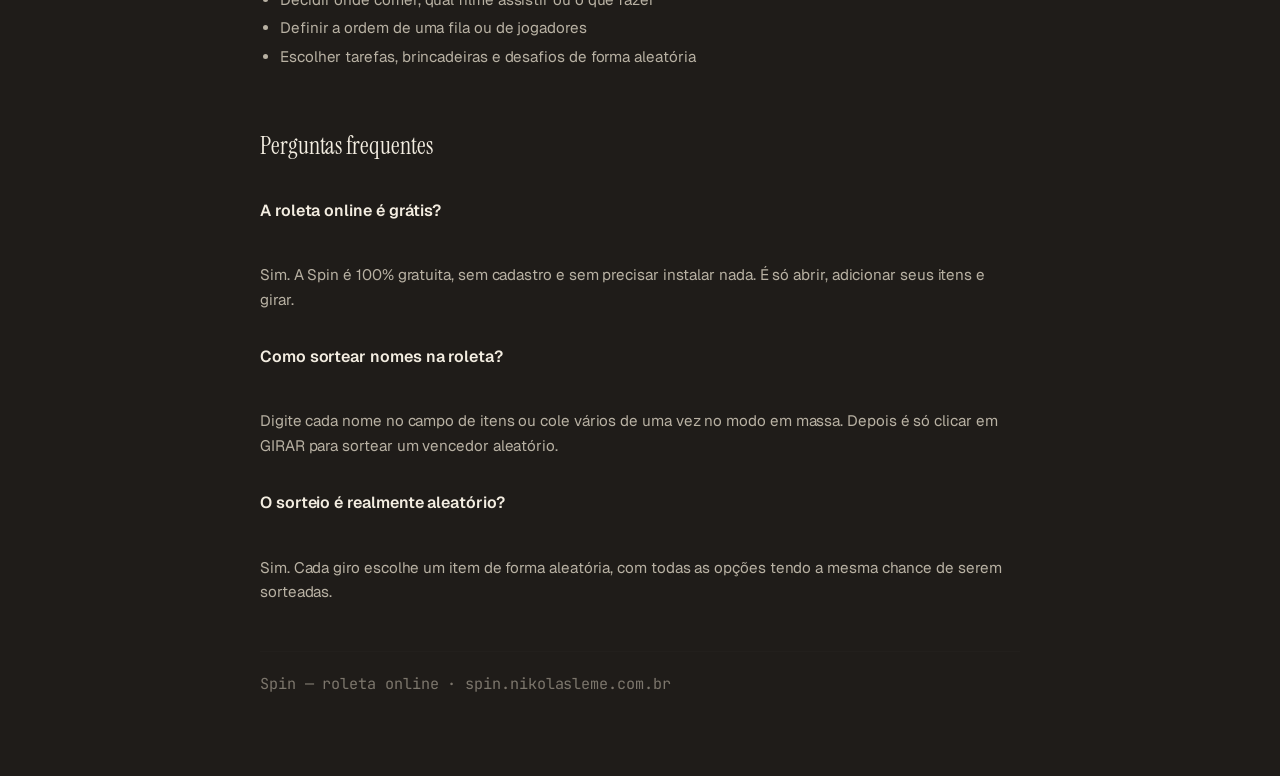
==== commit d03e454e: "Google ADS" ====
--- a/index.html
+++ b/index.html
@@ -19,6 +19,7 @@
     />
     <meta name="robots" content="index, follow, max-image-preview:large" />
     <meta name="author" content="Nikolas Leme" />
+    <meta name="google-adsense-account" content="ca-pub-3601510452809822" />
     <meta name="theme-color" content="#eee6d8" media="(prefers-color-scheme: light)" />
     <meta name="theme-color" content="#161412" media="(prefers-color-scheme: dark)" />
     <link rel="canonical" href="https://spin.nikolasleme.com.br/" />
@@ -126,10 +127,10 @@
       href="https://fonts.googleapis.com/css2?family=Instrument+Serif:ital@0;1&family=Geist:wght@300;400;500;600;700&family=JetBrains+Mono:wght@400;500&display=swap"
     />
     <link rel="stylesheet" href="css/style.css" />
-    <!-- Google AdSense — substituir ca-pub-XXXXXXXXXXXXXXXXX pelo seu publisher ID -->
+    <!-- Google AdSense -->
     <script
       async
-      src="https://pagead2.googlesyndication.com/pagead/js/adsbygoogle.js?client=ca-pub-XXXXXXXXXXXXXXXXX"
+      src="https://pagead2.googlesyndication.com/pagead/js/adsbygoogle.js?client=ca-pub-3601510452809822"
       crossorigin="anonymous"
     ></script>
   </head>
@@ -230,7 +231,7 @@
       <ins
         class="adsbygoogle"
         style="display: block"
-        data-ad-client="ca-pub-XXXXXXXXXXXXXXXXX"
+        data-ad-client="ca-pub-3601510452809822"
         data-ad-slot="1111111111"
         data-ad-format="auto"
         data-full-width-responsive="true"
@@ -433,7 +434,7 @@
           <ins
             class="adsbygoogle"
             style="display: block"
-            data-ad-client="ca-pub-XXXXXXXXXXXXXXXXX"
+            data-ad-client="ca-pub-3601510452809822"
             data-ad-slot="2222222222"
             data-ad-format="auto"
             data-full-width-responsive="true"
